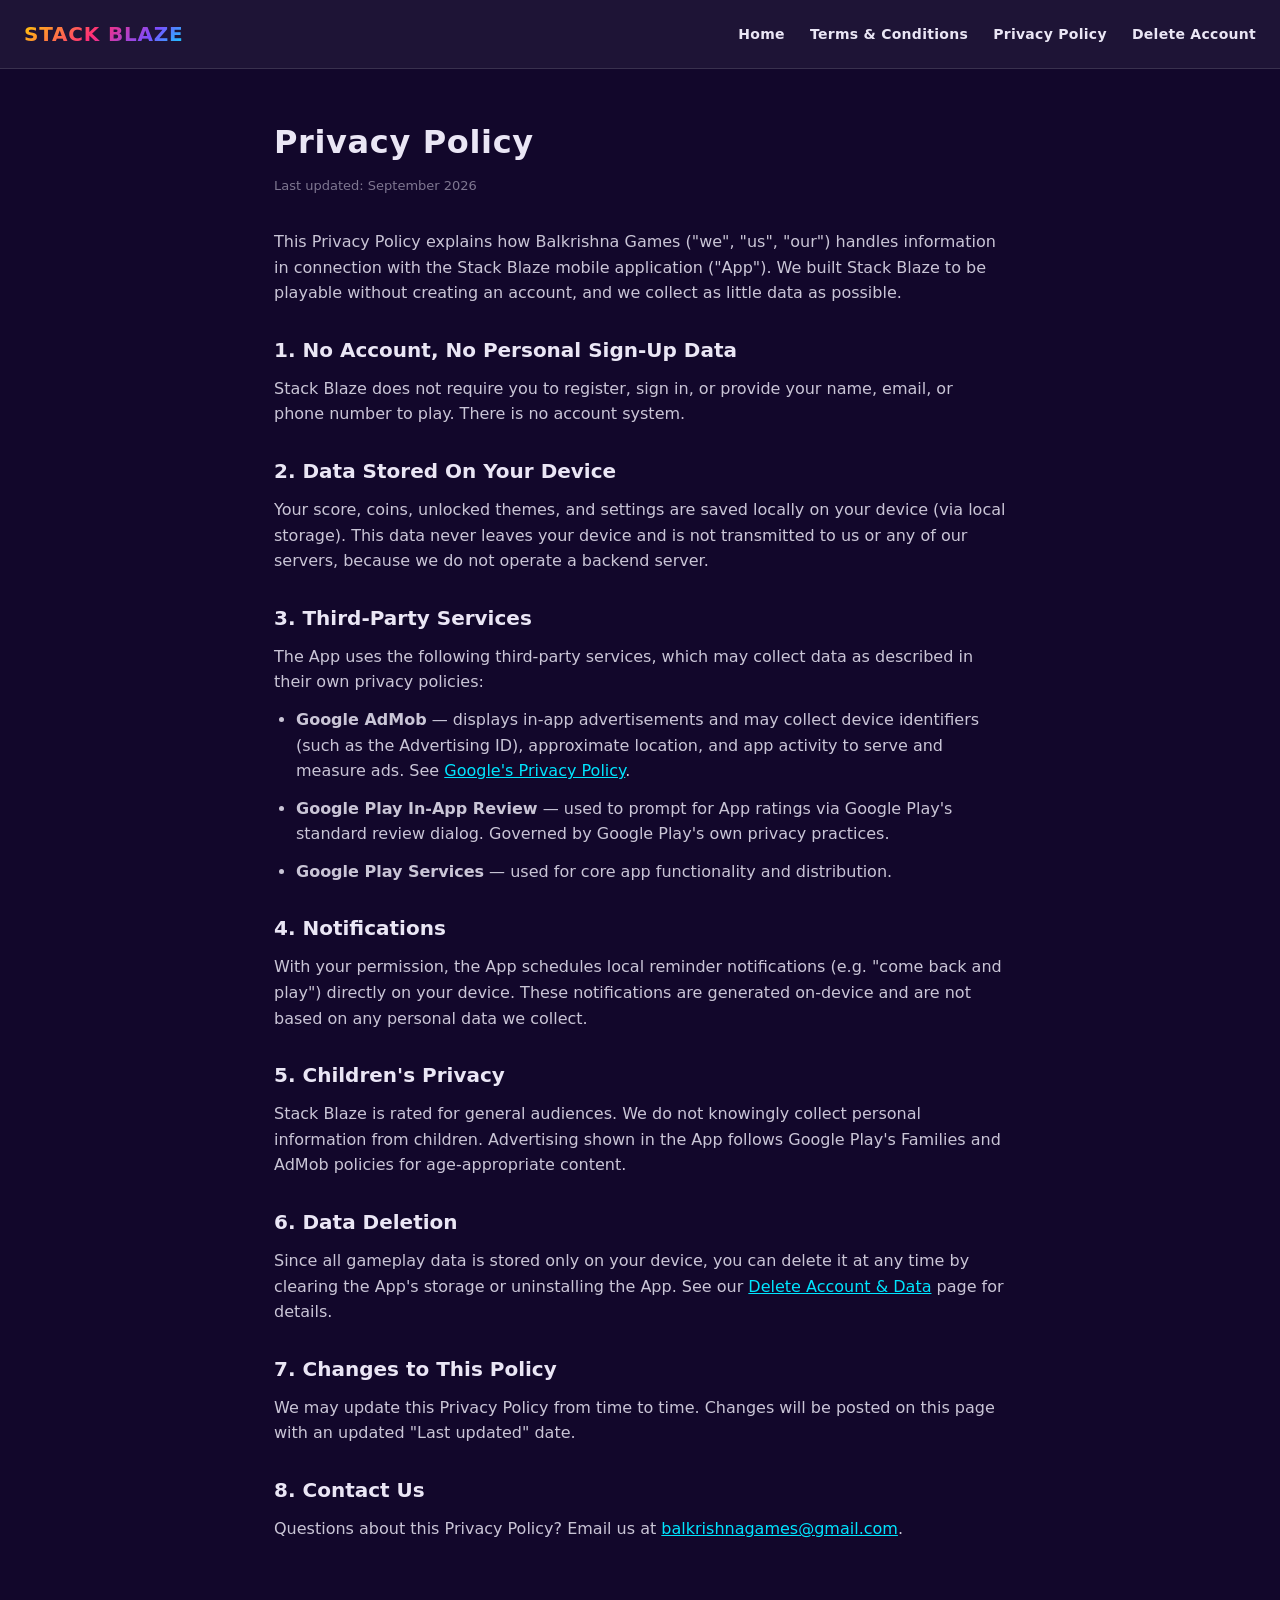
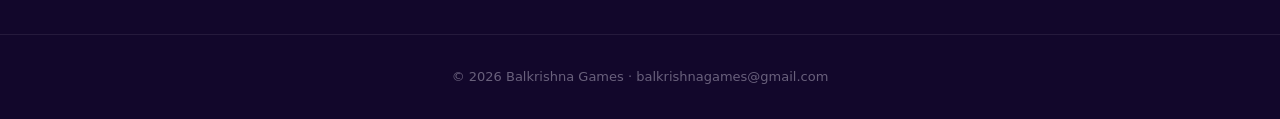
==== privacy.html @ ee87b7e0 "Stack Blaze — website (home, terms & conditions, privacy policy, delete account) Co-Authored-By: Cla" ====
<!DOCTYPE html>
<html lang="en">
<head>
<meta charset="utf-8">
<meta name="viewport" content="width=device-width, initial-scale=1">
<title>Privacy Policy — Stack Blaze</title>
<link rel="stylesheet" href="style.css">
</head>
<body>
<header>
  <a class="logo" href="index.html">STACK BLAZE</a>
  <nav>
    <a href="index.html">Home</a>
    <a href="terms.html">Terms &amp; Conditions</a>
    <a href="privacy.html">Privacy Policy</a>
    <a href="delete-account.html">Delete Account</a>
  </nav>
</header>
<main>
  <h1>Privacy Policy</h1>
  <p class="updated">Last updated: September 2026</p>

  <p>This Privacy Policy explains how Balkrishna Games ("we", "us", "our") handles information in connection
  with the Stack Blaze mobile application ("App"). We built Stack Blaze to be playable without creating an
  account, and we collect as little data as possible.</p>

  <h2>1. No Account, No Personal Sign-Up Data</h2>
  <p>Stack Blaze does not require you to register, sign in, or provide your name, email, or phone number to
  play. There is no account system.</p>

  <h2>2. Data Stored On Your Device</h2>
  <p>Your score, coins, unlocked themes, and settings are saved locally on your device (via local storage).
  This data never leaves your device and is not transmitted to us or any of our servers, because we do not
  operate a backend server.</p>

  <h2>3. Third-Party Services</h2>
  <p>The App uses the following third-party services, which may collect data as described in their own
  privacy policies:</p>
  <ul>
    <li><strong>Google AdMob</strong> — displays in-app advertisements and may collect device identifiers
      (such as the Advertising ID), approximate location, and app activity to serve and measure ads.
      See <a href="https://policies.google.com/privacy" target="_blank" rel="noopener">Google's Privacy Policy</a>.</li>
    <li><strong>Google Play In-App Review</strong> — used to prompt for App ratings via Google Play's
      standard review dialog. Governed by Google Play's own privacy practices.</li>
    <li><strong>Google Play Services</strong> — used for core app functionality and distribution.</li>
  </ul>

  <h2>4. Notifications</h2>
  <p>With your permission, the App schedules local reminder notifications (e.g. "come back and play") directly
  on your device. These notifications are generated on-device and are not based on any personal data we collect.</p>

  <h2>5. Children's Privacy</h2>
  <p>Stack Blaze is rated for general audiences. We do not knowingly collect personal information from
  children. Advertising shown in the App follows Google Play's Families and AdMob policies for age-appropriate
  content.</p>

  <h2>6. Data Deletion</h2>
  <p>Since all gameplay data is stored only on your device, you can delete it at any time by clearing the
  App's storage or uninstalling the App. See our <a href="delete-account.html">Delete Account &amp; Data</a>
  page for details.</p>

  <h2>7. Changes to This Policy</h2>
  <p>We may update this Privacy Policy from time to time. Changes will be posted on this page with an updated
  "Last updated" date.</p>

  <h2>8. Contact Us</h2>
  <p>Questions about this Privacy Policy? Email us at
    <a href="mailto:balkrishnagames@gmail.com">balkrishnagames@gmail.com</a>.</p>
</main>
<footer>© 2026 Balkrishna Games · balkrishnagames@gmail.com</footer>
</body>
</html>
---- style.css ----
*{margin:0;padding:0;box-sizing:border-box}
body{background:#12072b;color:#eae6f5;font-family:'Segoe UI',system-ui,-apple-system,Roboto,Arial,sans-serif;
  line-height:1.6}
a{color:#00e5ff}
header{background:rgba(255,255,255,.05);border-bottom:1px solid rgba(255,255,255,.12);
  padding:18px 24px;display:flex;align-items:center;justify-content:space-between;flex-wrap:wrap;gap:12px}
header .logo{font-weight:900;letter-spacing:.04em;font-size:20px;
  background:linear-gradient(135deg,#ffd200 0%,#ff2d78 45%,#7c4dff 75%,#00e5ff 100%);
  -webkit-background-clip:text;background-clip:text;color:transparent;text-decoration:none}
nav a{color:#eae6f5;text-decoration:none;margin-left:20px;font-size:14px;font-weight:600;letter-spacing:.02em}
nav a:hover{color:#00e5ff}
main{max-width:780px;margin:0 auto;padding:48px 24px 80px}
h1{font-size:32px;font-weight:900;margin-bottom:8px;letter-spacing:.02em}
h2{font-size:20px;font-weight:800;margin:28px 0 10px}
p,li{color:rgba(234,230,245,.85);margin-bottom:12px}
ul{padding-left:22px;margin-bottom:12px}
.updated{color:rgba(234,230,245,.5);font-size:13px;margin-bottom:32px}
.btn{display:inline-block;background:linear-gradient(135deg,#ff2d78,#ff8a00);color:#fff;font-weight:800;
  padding:14px 28px;border-radius:14px;text-decoration:none;letter-spacing:.04em;text-transform:uppercase;font-size:14px}
footer{text-align:center;padding:32px 24px;color:rgba(234,230,245,.4);font-size:13px;
  border-top:1px solid rgba(255,255,255,.08)}
.card{background:rgba(255,255,255,.05);border:1px solid rgba(255,255,255,.1);border-radius:16px;padding:20px;margin:20px 0}
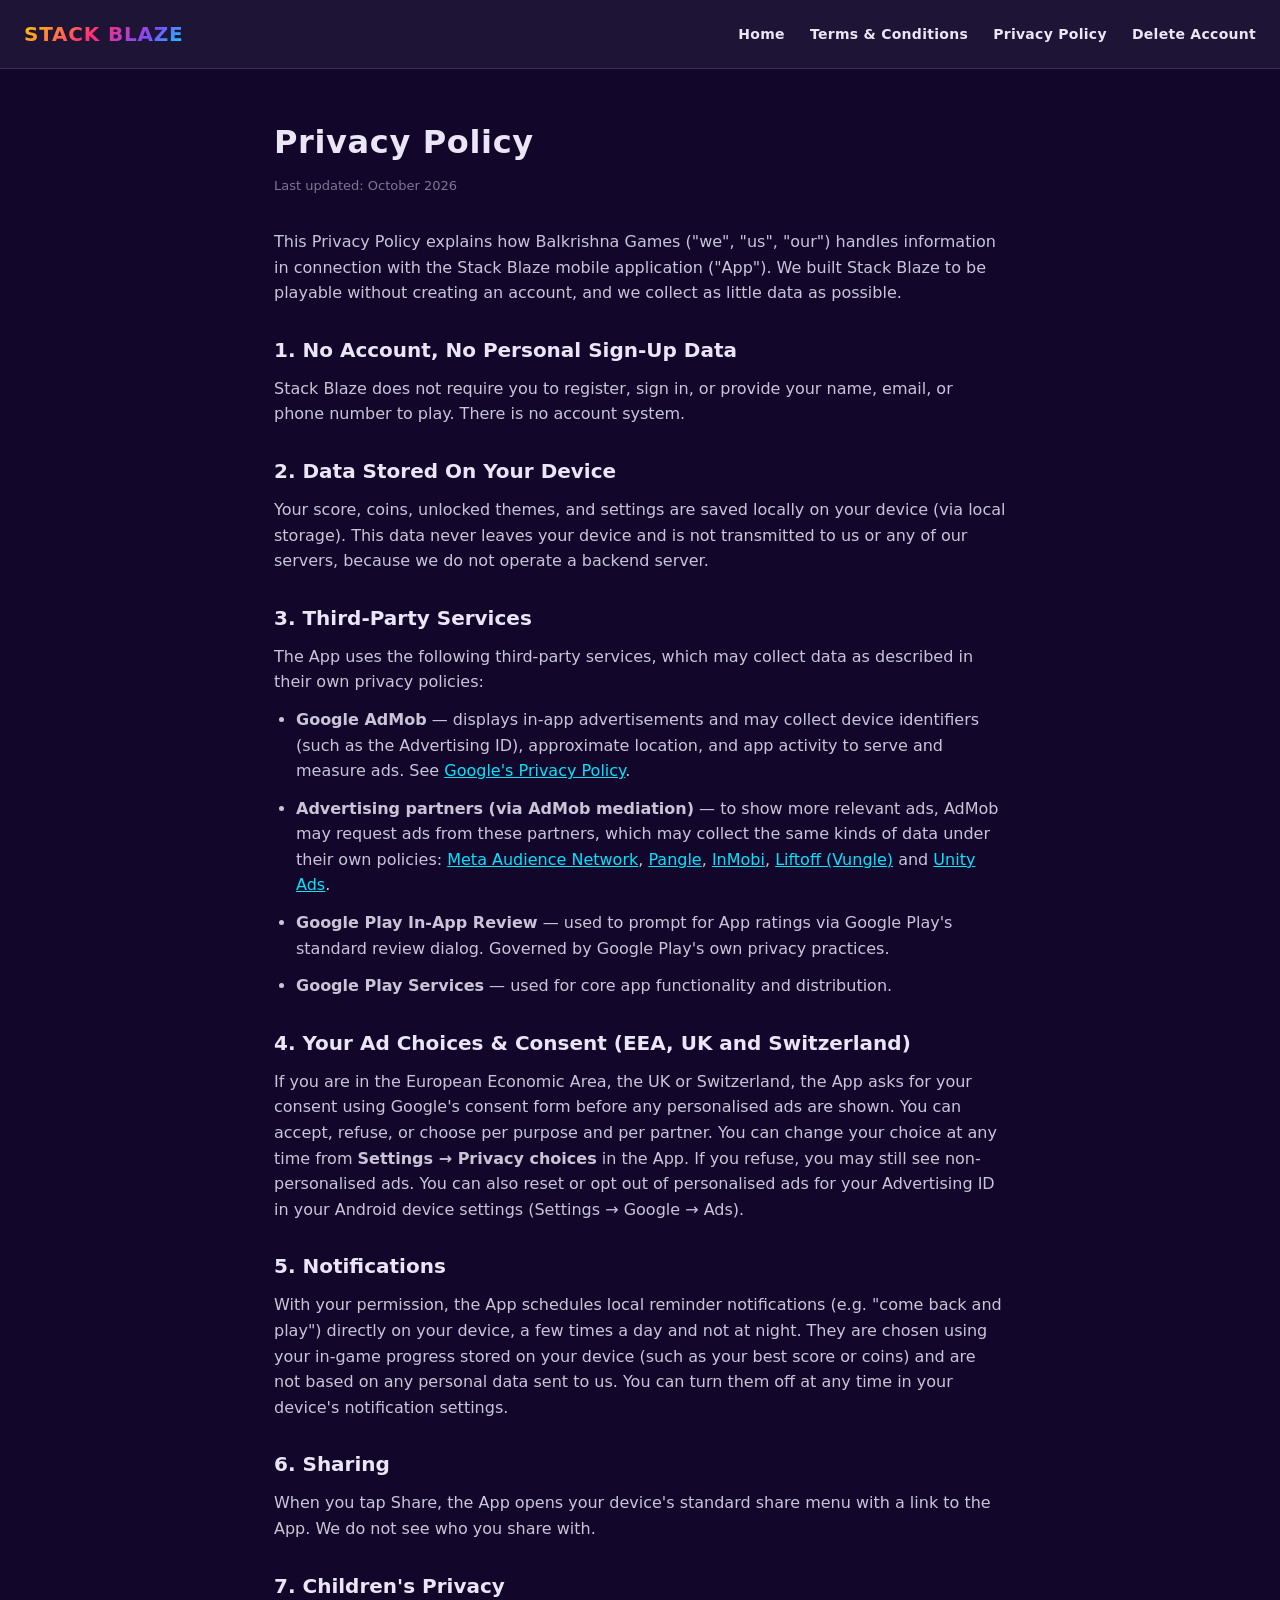
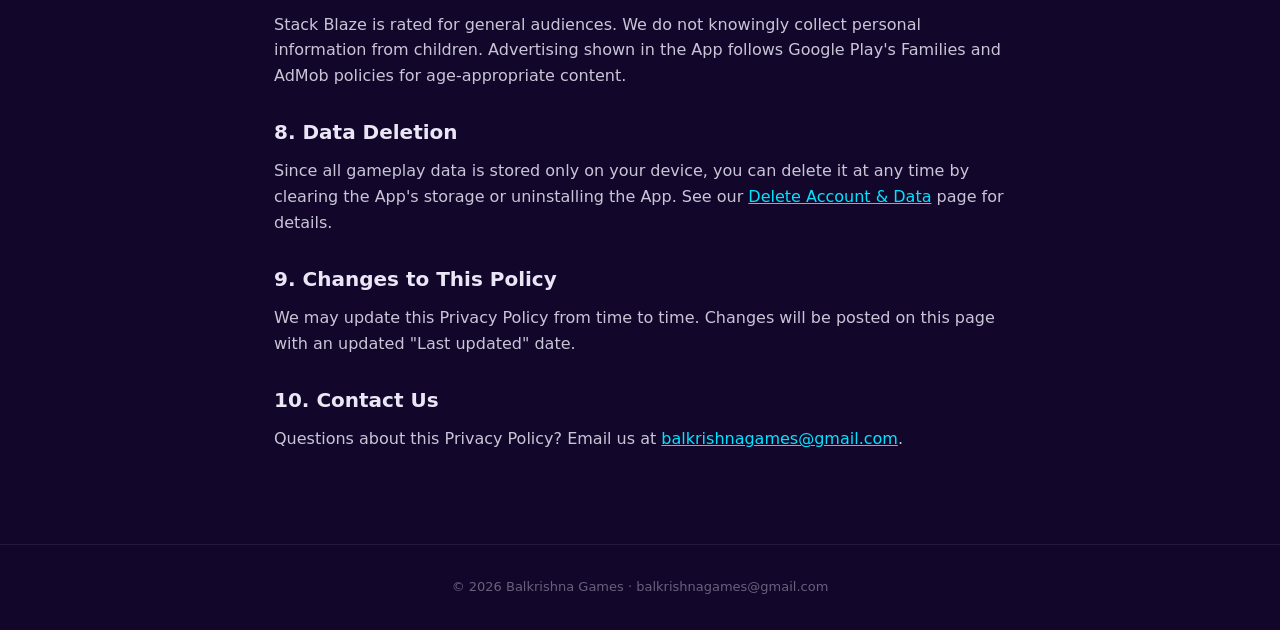
==== commit d1562f1a: "Privacy policy: ad mediation partners, EU consent, notifications, sharing Co-Authored-By: Claude Opu" ====
--- a/privacy.html
+++ b/privacy.html
@@ -18,7 +18,7 @@
 </header>
 <main>
   <h1>Privacy Policy</h1>
-  <p class="updated">Last updated: September 2026</p>
+  <p class="updated">Last updated: October 2026</p>
 
   <p>This Privacy Policy explains how Balkrishna Games ("we", "us", "our") handles information in connection
   with the Stack Blaze mobile application ("App"). We built Stack Blaze to be playable without creating an
@@ -40,30 +40,50 @@
     <li><strong>Google AdMob</strong> — displays in-app advertisements and may collect device identifiers
       (such as the Advertising ID), approximate location, and app activity to serve and measure ads.
       See <a href="https://policies.google.com/privacy" target="_blank" rel="noopener">Google's Privacy Policy</a>.</li>
+    <li><strong>Advertising partners (via AdMob mediation)</strong> — to show more relevant ads, AdMob may
+      request ads from these partners, which may collect the same kinds of data under their own policies:
+      <a href="https://www.facebook.com/privacy/policy/" target="_blank" rel="noopener">Meta Audience Network</a>,
+      <a href="https://www.pangleglobal.com/privacy" target="_blank" rel="noopener">Pangle</a>,
+      <a href="https://www.inmobi.com/privacy-policy" target="_blank" rel="noopener">InMobi</a>,
+      <a href="https://liftoff.io/privacy-policy/" target="_blank" rel="noopener">Liftoff (Vungle)</a> and
+      <a href="https://unity.com/legal/privacy-policy" target="_blank" rel="noopener">Unity Ads</a>.</li>
     <li><strong>Google Play In-App Review</strong> — used to prompt for App ratings via Google Play's
       standard review dialog. Governed by Google Play's own privacy practices.</li>
     <li><strong>Google Play Services</strong> — used for core app functionality and distribution.</li>
   </ul>
 
-  <h2>4. Notifications</h2>
+  <h2>4. Your Ad Choices &amp; Consent (EEA, UK and Switzerland)</h2>
+  <p>If you are in the European Economic Area, the UK or Switzerland, the App asks for your consent using
+  Google's consent form before any personalised ads are shown. You can accept, refuse, or choose per purpose
+  and per partner. You can change your choice at any time from <strong>Settings → Privacy choices</strong>
+  in the App. If you refuse, you may still see non-personalised ads. You can also reset or opt out of
+  personalised ads for your Advertising ID in your Android device settings (Settings → Google → Ads).</p>
+
+  <h2>5. Notifications</h2>
   <p>With your permission, the App schedules local reminder notifications (e.g. "come back and play") directly
-  on your device. These notifications are generated on-device and are not based on any personal data we collect.</p>
+  on your device, a few times a day and not at night. They are chosen using your in-game progress stored on
+  your device (such as your best score or coins) and are not based on any personal data sent to us. You can
+  turn them off at any time in your device's notification settings.</p>
 
-  <h2>5. Children's Privacy</h2>
+  <h2>6. Sharing</h2>
+  <p>When you tap Share, the App opens your device's standard share menu with a link to the App. We do not
+  see who you share with.</p>
+
+  <h2>7. Children's Privacy</h2>
   <p>Stack Blaze is rated for general audiences. We do not knowingly collect personal information from
   children. Advertising shown in the App follows Google Play's Families and AdMob policies for age-appropriate
   content.</p>
 
-  <h2>6. Data Deletion</h2>
+  <h2>8. Data Deletion</h2>
   <p>Since all gameplay data is stored only on your device, you can delete it at any time by clearing the
   App's storage or uninstalling the App. See our <a href="delete-account.html">Delete Account &amp; Data</a>
   page for details.</p>
 
-  <h2>7. Changes to This Policy</h2>
+  <h2>9. Changes to This Policy</h2>
   <p>We may update this Privacy Policy from time to time. Changes will be posted on this page with an updated
   "Last updated" date.</p>
 
-  <h2>8. Contact Us</h2>
+  <h2>10. Contact Us</h2>
   <p>Questions about this Privacy Policy? Email us at
     <a href="mailto:balkrishnagames@gmail.com">balkrishnagames@gmail.com</a>.</p>
 </main>
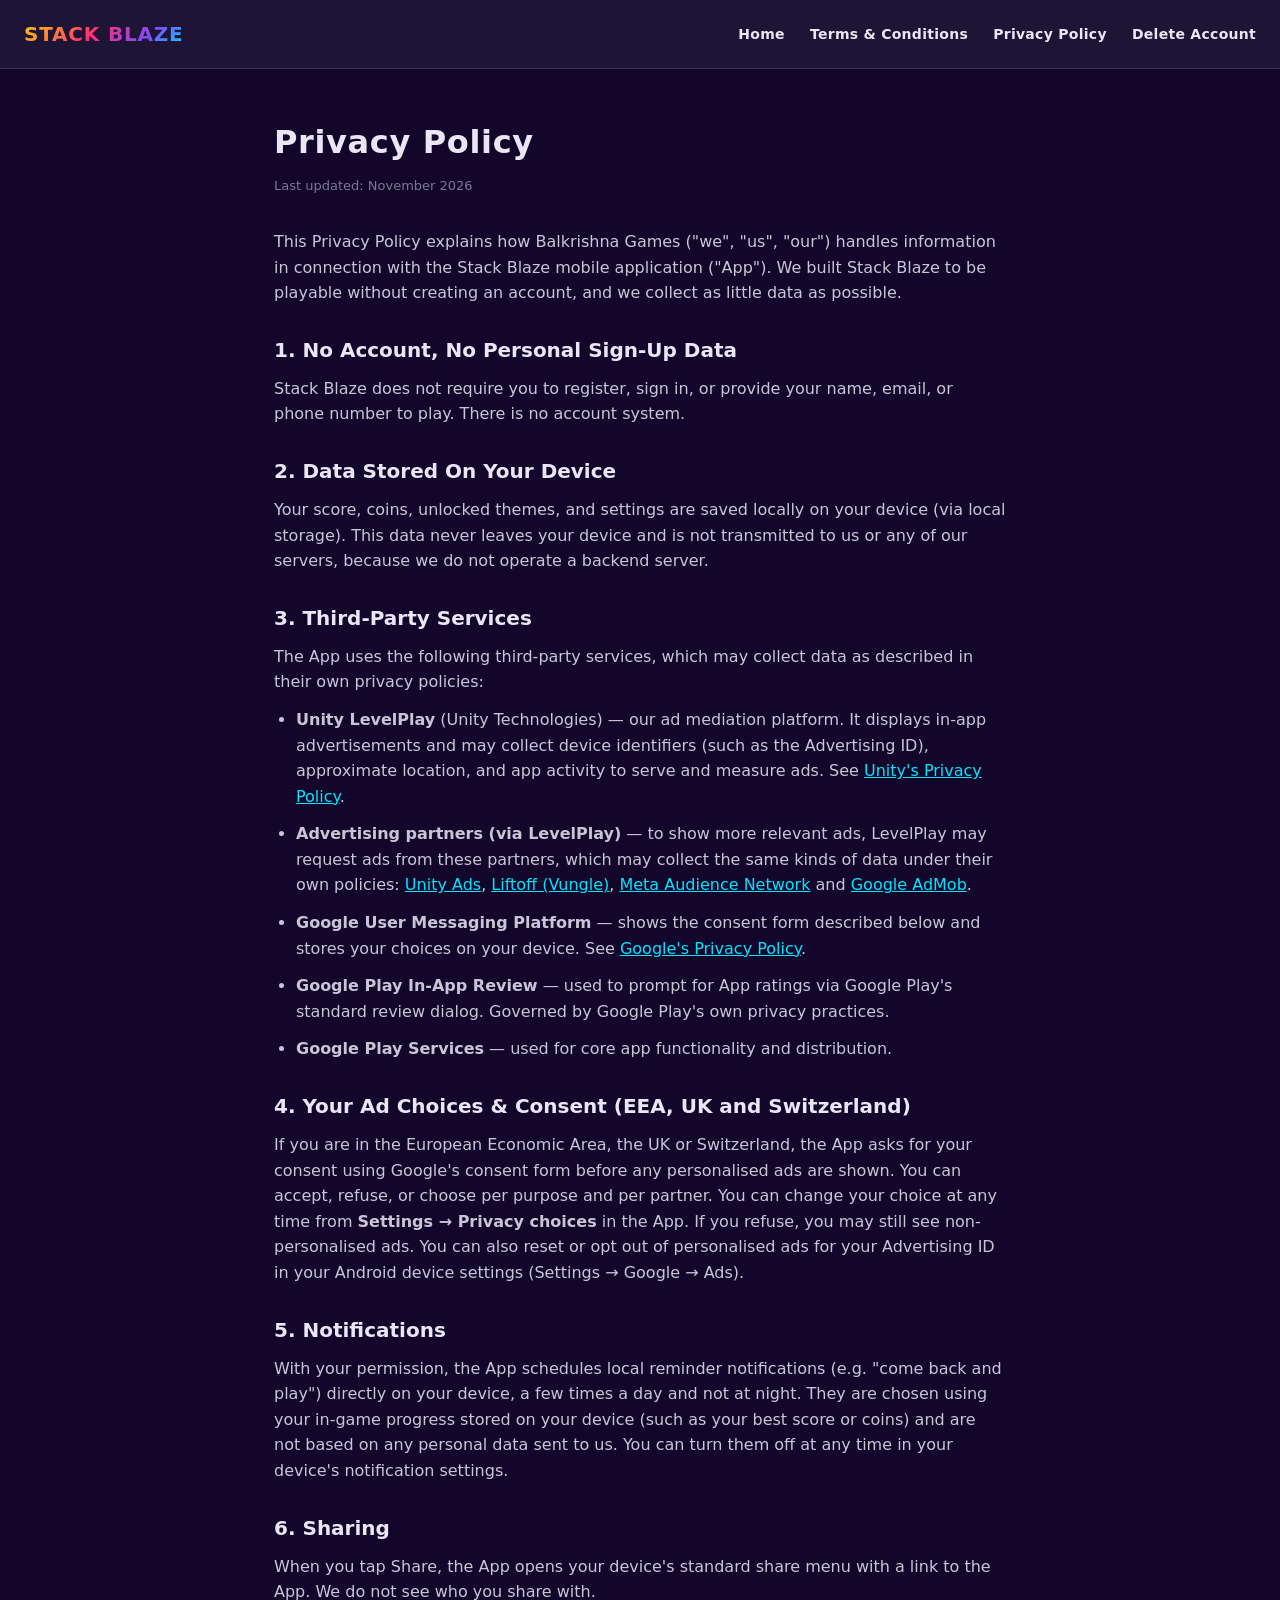
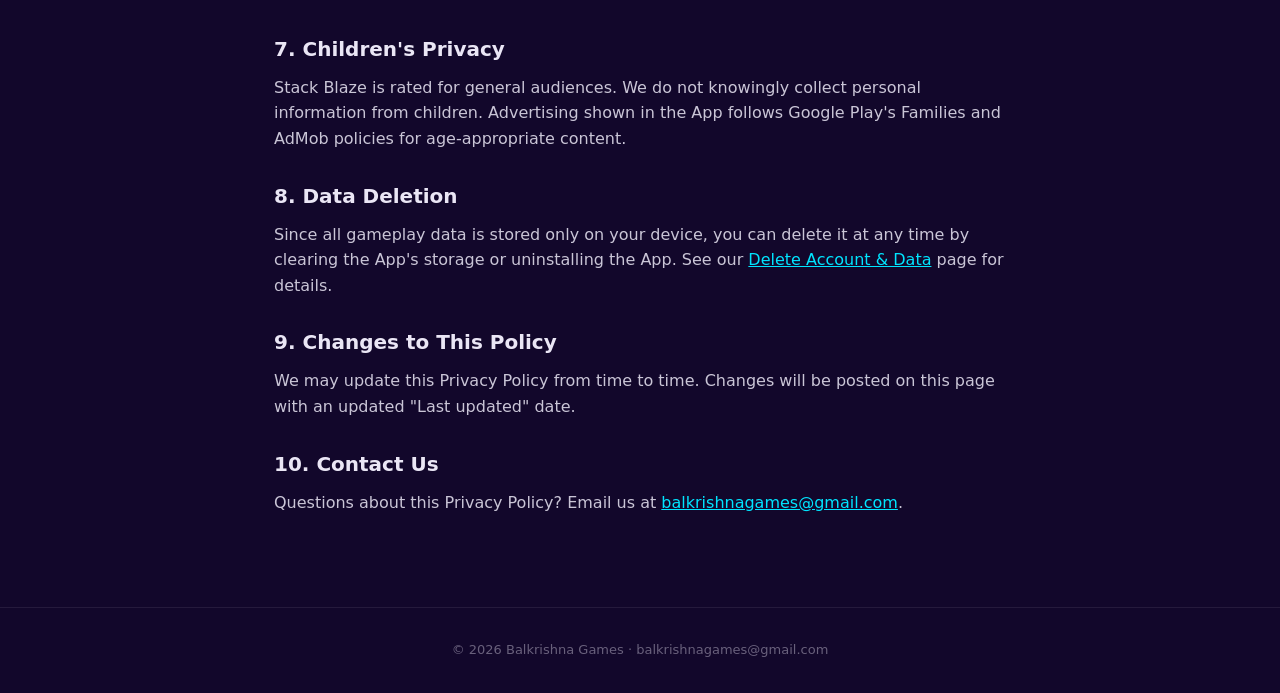
==== commit 8cfecb6b: "Policies: ads now served via Unity LevelPlay (Unity Ads, Liftoff, Meta, AdMob) Co-Authored-By: Claud" ====
--- a/privacy.html
+++ b/privacy.html
@@ -18,7 +18,7 @@
 </header>
 <main>
   <h1>Privacy Policy</h1>
-  <p class="updated">Last updated: October 2026</p>
+  <p class="updated">Last updated: November 2026</p>
 
   <p>This Privacy Policy explains how Balkrishna Games ("we", "us", "our") handles information in connection
   with the Stack Blaze mobile application ("App"). We built Stack Blaze to be playable without creating an
@@ -37,16 +37,18 @@
   <p>The App uses the following third-party services, which may collect data as described in their own
   privacy policies:</p>
   <ul>
-    <li><strong>Google AdMob</strong> — displays in-app advertisements and may collect device identifiers
-      (such as the Advertising ID), approximate location, and app activity to serve and measure ads.
-      See <a href="https://policies.google.com/privacy" target="_blank" rel="noopener">Google's Privacy Policy</a>.</li>
-    <li><strong>Advertising partners (via AdMob mediation)</strong> — to show more relevant ads, AdMob may
-      request ads from these partners, which may collect the same kinds of data under their own policies:
-      <a href="https://www.facebook.com/privacy/policy/" target="_blank" rel="noopener">Meta Audience Network</a>,
-      <a href="https://www.pangleglobal.com/privacy" target="_blank" rel="noopener">Pangle</a>,
-      <a href="https://www.inmobi.com/privacy-policy" target="_blank" rel="noopener">InMobi</a>,
-      <a href="https://liftoff.io/privacy-policy/" target="_blank" rel="noopener">Liftoff (Vungle)</a> and
-      <a href="https://unity.com/legal/privacy-policy" target="_blank" rel="noopener">Unity Ads</a>.</li>
+    <li><strong>Unity LevelPlay</strong> (Unity Technologies) — our ad mediation platform. It displays in-app
+      advertisements and may collect device identifiers (such as the Advertising ID), approximate location, and app
+      activity to serve and measure ads. See
+      <a href="https://unity.com/legal/game-player-and-app-user-privacy-policy" target="_blank" rel="noopener">Unity's Privacy Policy</a>.</li>
+    <li><strong>Advertising partners (via LevelPlay)</strong> — to show more relevant ads, LevelPlay may request ads
+      from these partners, which may collect the same kinds of data under their own policies:
+      <a href="https://unity.com/legal/privacy-policy" target="_blank" rel="noopener">Unity Ads</a>,
+      <a href="https://liftoff.io/privacy-policy/" target="_blank" rel="noopener">Liftoff (Vungle)</a>,
+      <a href="https://www.facebook.com/privacy/policy/" target="_blank" rel="noopener">Meta Audience Network</a> and
+      <a href="https://policies.google.com/privacy" target="_blank" rel="noopener">Google AdMob</a>.</li>
+    <li><strong>Google User Messaging Platform</strong> — shows the consent form described below and stores your
+      choices on your device. See <a href="https://policies.google.com/privacy" target="_blank" rel="noopener">Google's Privacy Policy</a>.</li>
     <li><strong>Google Play In-App Review</strong> — used to prompt for App ratings via Google Play's
       standard review dialog. Governed by Google Play's own privacy practices.</li>
     <li><strong>Google Play Services</strong> — used for core app functionality and distribution.</li>
